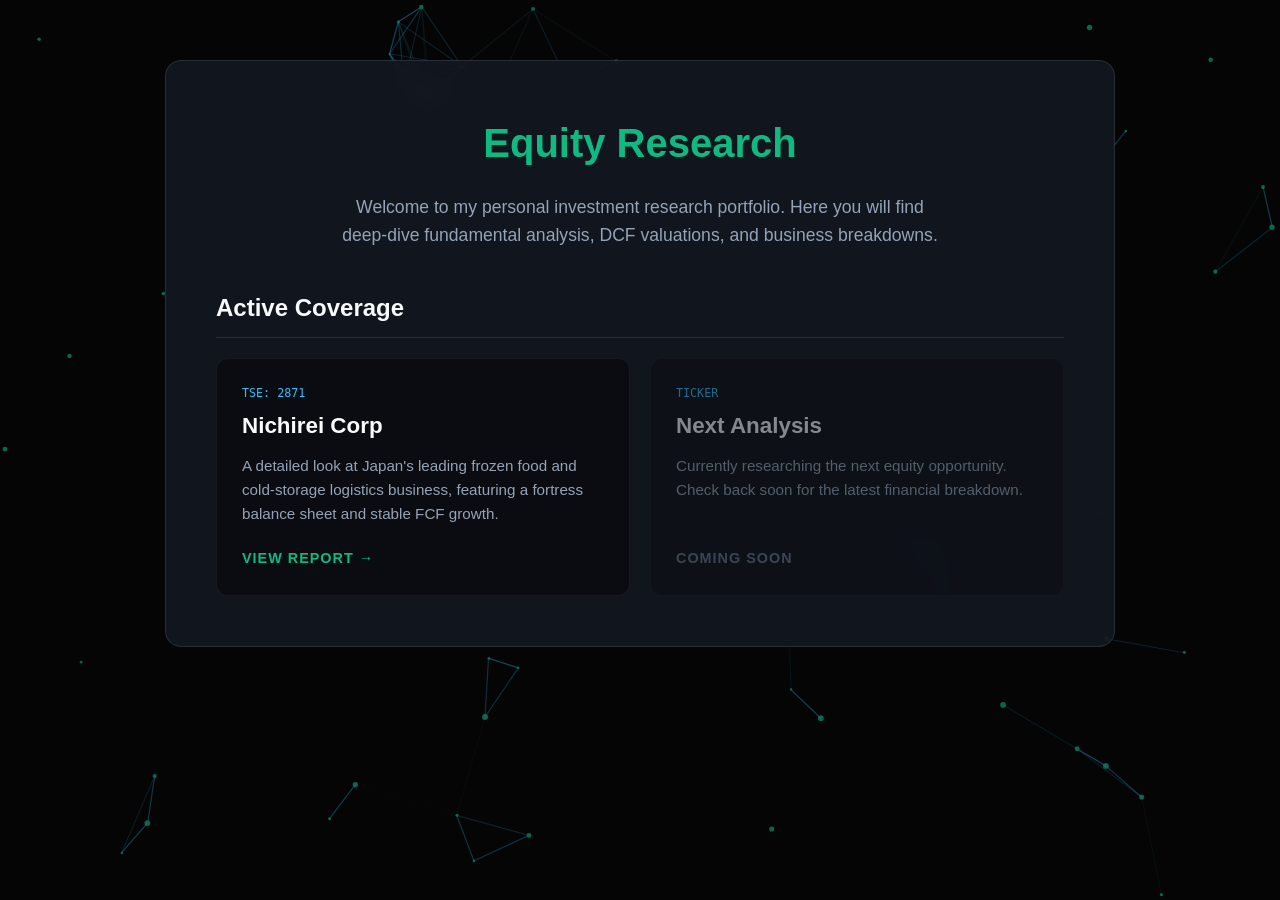
==== index.html @ 43560161 "Create index.html for Equity Research Portal This HTML file sets up the structure and styling for an" ====
<!DOCTYPE html>
<html lang="en">
<head>
    <meta charset="UTF-8">
    <meta name="viewport" content="width=device-width, initial-scale=1.0">
    <title>Equity Research Portal</title>
    <style>
        * { box-sizing: border-box; }
        body {
            font-family: 'Segoe UI', Tahoma, Geneva, Verdana, sans-serif;
            line-height: 1.6;
            color: #cbd5e1;
            background-color: #050505;
            margin: 0;
            padding: 60px 20px;
            min-height: 100vh;
            display: flex;
            flex-direction: column;
            align-items: center;
        }

        /* Background Canvas */
        #dataNetwork { position: fixed; top: 0; left: 0; width: 100%; height: 100%; z-index: -1; opacity: 0.6; }

        /* Main Container */
        .report-block {
            background: rgba(20, 25, 35, 0.85);
            backdrop-filter: blur(12px);
            border: 1px solid rgba(255, 255, 255, 0.1);
            border-radius: 16px; 
            width: 100%;
            max-width: 950px;
            padding: 50px;
            margin-bottom: 30px;
            text-align: center;
        }

        /* Typography */
        h1 { color: #10b981; font-size: 2.5em; margin-top: 0; margin-bottom: 10px; }
        p.intro { font-size: 1.1em; color: #94a3b8; margin-bottom: 40px; max-width: 600px; margin-left: auto; margin-right: auto; }
        h2 { color: #f8fafc; font-size: 1.5em; border-bottom: 1px solid rgba(255,255,255,0.1); padding-bottom: 10px; margin-top: 40px; text-align: left;}

        /* Stock Report Cards */
        .report-grid {
            display: grid;
            grid-template-columns: repeat(auto-fill, minmax(300px, 1fr));
            gap: 20px;
            margin-top: 20px;
            text-align: left;
        }

        .report-card {
            background: rgba(0,0,0,0.4);
            border: 1px solid rgba(255,255,255,0.05);
            border-radius: 12px;
            padding: 25px;
            text-decoration: none;
            color: inherit;
            display: flex;
            flex-direction: column;
            transition: all 0.3s ease;
            position: relative;
            overflow: hidden;
        }

        .report-card:hover {
            border-color: #10b981;
            background: rgba(16, 185, 129, 0.05);
            transform: translateY(-3px);
            box-shadow: 0 10px 20px rgba(0,0,0,0.3), 0 0 15px rgba(16, 185, 129, 0.2);
        }

        .ticker { color: #38bdf8; font-family: monospace; font-size: 0.9em; margin-bottom: 5px; }
        .company-name { color: #f8fafc; font-size: 1.4em; font-weight: bold; margin: 0 0 10px 0; }
        .description { color: #94a3b8; font-size: 0.95em; margin: 0 0 20px 0; flex-grow: 1; }
        
        .read-btn {
            color: #10b981;
            font-weight: bold;
            font-size: 0.9em;
            text-transform: uppercase;
            letter-spacing: 1px;
            display: inline-flex;
            align-items: center;
        }
        
        .report-card:hover .read-btn { color: #f8fafc; }

        /* MOBILE RESPONSIVE STYLES */
        @media (max-width: 768px) {
            body { padding: 30px 15px; }
            .report-block { padding: 30px 20px; }
            h1 { font-size: 2em; }
            .report-grid { grid-template-columns: 1fr; }
        }
    </style>
</head>
<body>

<canvas id="dataNetwork"></canvas>

<div class="report-block">
    <h1>Equity Research</h1>
    <p class="intro">Welcome to my personal investment research portfolio. Here you will find deep-dive fundamental analysis, DCF valuations, and business breakdowns.</p>

    <h2>Active Coverage</h2>
    
    <div class="report-grid">
        <a href="stocks/nichirei.html" class="report-card">
            <div class="ticker">TSE: 2871</div>
            <h3 class="company-name">Nichirei Corp</h3>
            <p class="description">A detailed look at Japan's leading frozen food and cold-storage logistics business, featuring a fortress balance sheet and stable FCF growth.</p>
            <div class="read-btn">View Report →</div>
        </a>

        <div class="report-card" style="opacity: 0.5; cursor: not-allowed; border-color: rgba(255,255,255,0.05);">
            <div class="ticker">TICKER</div>
            <h3 class="company-name">Next Analysis</h3>
            <p class="description">Currently researching the next equity opportunity. Check back soon for the latest financial breakdown.</p>
            <div class="read-btn" style="color: #64748b;">Coming Soon</div>
        </div>
    </div>
</div>

<script>
    // --- Flying Green Background Script ---
    const canvas = document.getElementById("dataNetwork");
    const ctx = canvas.getContext("2d");
    canvas.width = window.innerWidth; canvas.height = window.innerHeight;
    let particlesArray = [];
    class Particle {
        constructor() {
            this.x = Math.random() * canvas.width;
            this.y = Math.random() * canvas.height;
            this.size = Math.random() * 2 + 1;
            this.speedX = Math.random() * 0.8 - 0.4;
            this.speedY = Math.random() * 0.8 - 0.4;
        }
        update() {
            this.x += this.speedX; this.y += this.speedY;
            if (this.x < 0 || this.x > canvas.width) this.speedX *= -1;
            if (this.y < 0 || this.y > canvas.height) this.speedY *= -1;
        }
        draw() {
            ctx.fillStyle = 'rgba(16, 185, 129, 0.9)'; 
            ctx.beginPath(); ctx.arc(this.x, this.y, this.size, 0, Math.PI * 2); ctx.fill();
        }
    }
    function init() { particlesArray = []; for (let i = 0; i < 80; i++) particlesArray.push(new Particle()); }
    function animate() {
        ctx.clearRect(0, 0, canvas.width, canvas.height);
        for (let i = 0; i < particlesArray.length; i++) {
            particlesArray[i].update(); particlesArray[i].draw();
            for (let j = i; j < particlesArray.length; j++) {
                const dx = particlesArray[i].x - particlesArray[j].x;
                const dy = particlesArray[i].y - particlesArray[j].y;
                const distance = Math.sqrt(dx * dx + dy * dy);
                if (distance < 140) {
                    ctx.beginPath();
                    ctx.strokeStyle = `rgba(56, 189, 248, ${0.8 - distance/140})`;
                    ctx.lineWidth = 1.2;
                    ctx.moveTo(particlesArray[i].x, particlesArray[i].y);
                    ctx.lineTo(particlesArray[j].x, particlesArray[j].y);
                    ctx.stroke();
                }
            }
        }
        requestAnimationFrame(animate);
    }
    window.addEventListener('resize', () => { canvas.width = window.innerWidth; canvas.height = window.innerHeight; init(); });
    init(); animate();
</script>

</body>
</html>
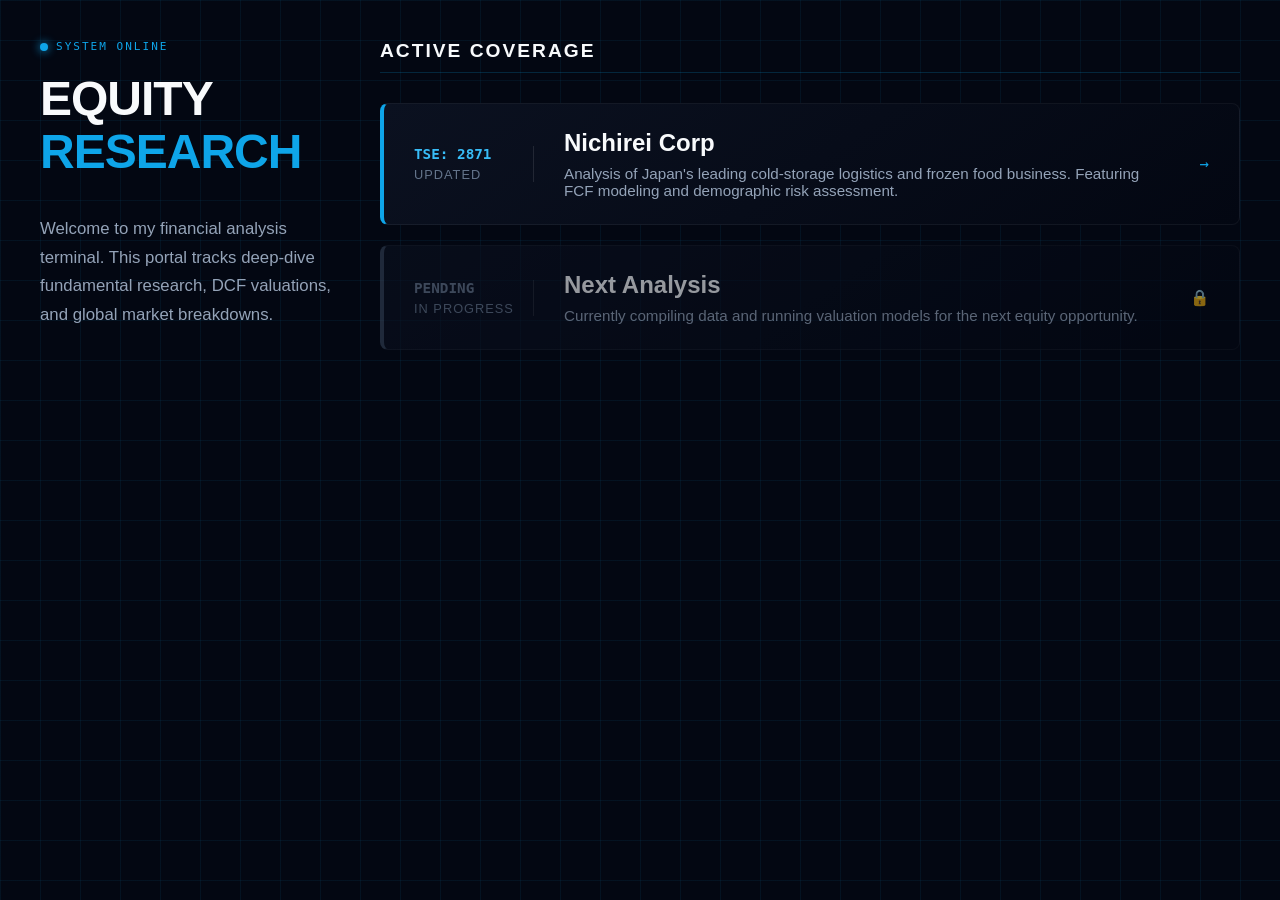
==== commit 367d59d5: "Refactor equity research portal to dashboard layout Updated the title and improved styling for the e" ====
--- a/index.html
+++ b/index.html
@@ -3,173 +3,269 @@
 <head>
     <meta charset="UTF-8">
     <meta name="viewport" content="width=device-width, initial-scale=1.0">
-    <title>Equity Research Portal</title>
+    <title>Equity Research Dashboard</title>
     <style>
         * { box-sizing: border-box; }
+        
+        @keyframes pulse {
+            0% { box-shadow: inset 0 0 0 rgba(14, 165, 233, 0); }
+            50% { box-shadow: inset 0 0 100px rgba(14, 165, 233, 0.05); }
+            100% { box-shadow: inset 0 0 0 rgba(14, 165, 233, 0); }
+        }
+
         body {
             font-family: 'Segoe UI', Tahoma, Geneva, Verdana, sans-serif;
-            line-height: 1.6;
-            color: #cbd5e1;
-            background-color: #050505;
             margin: 0;
-            padding: 60px 20px;
+            color: #94a3b8;
+            background-color: #030712;
+            /* Sleek moving grid background */
+            background-image: 
+                linear-gradient(rgba(14, 165, 233, 0.07) 1px, transparent 1px),
+                linear-gradient(90deg, rgba(14, 165, 233, 0.07) 1px, transparent 1px);
+            background-size: 40px 40px;
             min-height: 100vh;
             display: flex;
+            justify-content: center;
+            animation: pulse 8s infinite;
+        }
+
+        /* Dashboard Layout */
+        .dashboard-container {
+            display: flex;
+            width: 100%;
+            max-width: 1200px;
+            margin: 40px 20px;
+            gap: 40px;
+        }
+
+        /* Left Sidebar */
+        .sidebar {
+            flex: 0 0 300px;
+            display: flex;
             flex-direction: column;
+            position: sticky;
+            top: 40px;
+            height: fit-content;
+        }
+
+        .sys-status {
+            font-family: monospace;
+            color: #0ea5e9;
+            font-size: 0.85em;
+            letter-spacing: 2px;
+            text-transform: uppercase;
+            margin-bottom: 20px;
+            display: flex;
             align-items: center;
-        }
-
-        /* Background Canvas */
-        #dataNetwork { position: fixed; top: 0; left: 0; width: 100%; height: 100%; z-index: -1; opacity: 0.6; }
-
-        /* Main Container */
-        .report-block {
-            background: rgba(20, 25, 35, 0.85);
-            backdrop-filter: blur(12px);
-            border: 1px solid rgba(255, 255, 255, 0.1);
-            border-radius: 16px; 
-            width: 100%;
-            max-width: 950px;
-            padding: 50px;
+            gap: 8px;
+        }
+
+        .sys-status::before {
+            content: '';
+            display: inline-block;
+            width: 8px;
+            height: 8px;
+            background-color: #0ea5e9;
+            border-radius: 50%;
+            box-shadow: 0 0 10px #0ea5e9;
+        }
+
+        h1 {
+            color: #f8fafc;
+            font-size: 3em;
+            line-height: 1.1;
+            margin: 0 0 20px 0;
+            text-transform: uppercase;
+            letter-spacing: -1px;
+        }
+
+        h1 span { color: #0ea5e9; }
+
+        .intro {
+            font-size: 1.05em;
+            line-height: 1.7;
             margin-bottom: 30px;
-            text-align: center;
-        }
-
-        /* Typography */
-        h1 { color: #10b981; font-size: 2.5em; margin-top: 0; margin-bottom: 10px; }
-        p.intro { font-size: 1.1em; color: #94a3b8; margin-bottom: 40px; max-width: 600px; margin-left: auto; margin-right: auto; }
-        h2 { color: #f8fafc; font-size: 1.5em; border-bottom: 1px solid rgba(255,255,255,0.1); padding-bottom: 10px; margin-top: 40px; text-align: left;}
-
-        /* Stock Report Cards */
-        .report-grid {
-            display: grid;
-            grid-template-columns: repeat(auto-fill, minmax(300px, 1fr));
+        }
+
+        /* Main Content Area */
+        .content {
+            flex: 1;
+            display: flex;
+            flex-direction: column;
             gap: 20px;
-            margin-top: 20px;
-            text-align: left;
-        }
-
+        }
+
+        h2 {
+            color: #f8fafc;
+            font-size: 1.2em;
+            text-transform: uppercase;
+            letter-spacing: 2px;
+            border-bottom: 1px solid rgba(14, 165, 233, 0.2);
+            padding-bottom: 10px;
+            margin: 0 0 10px 0;
+        }
+
+        /* Horizontal Report Cards */
         .report-card {
-            background: rgba(0,0,0,0.4);
-            border: 1px solid rgba(255,255,255,0.05);
-            border-radius: 12px;
-            padding: 25px;
+            display: flex;
+            flex-direction: row;
+            align-items: center;
+            background: linear-gradient(145deg, #0b1120, #030712);
+            border: 1px solid rgba(255, 255, 255, 0.05);
+            border-left: 4px solid #0ea5e9;
+            border-radius: 8px;
+            padding: 25px 30px;
             text-decoration: none;
             color: inherit;
-            display: flex;
-            flex-direction: column;
             transition: all 0.3s ease;
-            position: relative;
-            overflow: hidden;
+            gap: 30px;
         }
 
         .report-card:hover {
-            border-color: #10b981;
-            background: rgba(16, 185, 129, 0.05);
-            transform: translateY(-3px);
-            box-shadow: 0 10px 20px rgba(0,0,0,0.3), 0 0 15px rgba(16, 185, 129, 0.2);
-        }
-
-        .ticker { color: #38bdf8; font-family: monospace; font-size: 0.9em; margin-bottom: 5px; }
-        .company-name { color: #f8fafc; font-size: 1.4em; font-weight: bold; margin: 0 0 10px 0; }
-        .description { color: #94a3b8; font-size: 0.95em; margin: 0 0 20px 0; flex-grow: 1; }
+            border-left: 4px solid #38bdf8;
+            background: linear-gradient(145deg, #0f172a, #030712);
+            box-shadow: 0 10px 30px rgba(0, 0, 0, 0.5), 0 0 20px rgba(14, 165, 233, 0.15);
+            transform: translateX(5px);
+        }
+
+        .card-meta {
+            flex: 0 0 120px;
+            border-right: 1px solid rgba(255, 255, 255, 0.1);
+        }
+
+        .ticker {
+            color: #38bdf8;
+            font-family: monospace;
+            font-size: 1.1em;
+            font-weight: bold;
+            margin-bottom: 5px;
+        }
+
+        .date {
+            font-size: 0.8em;
+            text-transform: uppercase;
+            letter-spacing: 1px;
+            color: #64748b;
+        }
+
+        .card-body { flex: 1; }
+
+        .company-name {
+            color: #f8fafc;
+            font-size: 1.5em;
+            font-weight: bold;
+            margin: 0 0 8px 0;
+        }
+
+        .description { margin: 0; font-size: 0.95em; }
+
+        .card-action {
+            color: #0ea5e9;
+            font-family: monospace;
+            font-size: 1.2em;
+            transition: transform 0.3s ease;
+        }
+
+        .report-card:hover .card-action { transform: translateX(5px); color: #38bdf8; }
+
+        /* Locked/Coming Soon Card */
+        .locked-card {
+            border-left: 4px solid #334155;
+            opacity: 0.6;
+            cursor: not-allowed;
+        }
         
-        .read-btn {
-            color: #10b981;
-            font-weight: bold;
-            font-size: 0.9em;
-            text-transform: uppercase;
-            letter-spacing: 1px;
-            display: inline-flex;
-            align-items: center;
-        }
-        
-        .report-card:hover .read-btn { color: #f8fafc; }
+        .locked-card:hover {
+            transform: none;
+            box-shadow: none;
+            background: linear-gradient(145deg, #0b1120, #030712);
+            border-left: 4px solid #334155;
+        }
+
+        .locked-card .ticker { color: #64748b; }
 
         /* MOBILE RESPONSIVE STYLES */
-        @media (max-width: 768px) {
-            body { padding: 30px 15px; }
-            .report-block { padding: 30px 20px; }
-            h1 { font-size: 2em; }
-            .report-grid { grid-template-columns: 1fr; }
+        @media (max-width: 850px) {
+            .dashboard-container {
+                flex-direction: column;
+                margin: 20px 15px;
+                gap: 20px;
+            }
+
+            .sidebar {
+                position: relative;
+                top: 0;
+                flex: auto;
+                text-align: center;
+                border-bottom: 1px solid rgba(14, 165, 233, 0.2);
+                padding-bottom: 20px;
+            }
+
+            .sys-status { justify-content: center; }
+            h1 { font-size: 2.5em; }
+
+            .report-card {
+                flex-direction: column;
+                align-items: flex-start;
+                gap: 15px;
+                padding: 20px;
+            }
+
+            .card-meta {
+                border-right: none;
+                border-bottom: 1px solid rgba(255, 255, 255, 0.1);
+                padding-bottom: 10px;
+                width: 100%;
+                display: flex;
+                justify-content: space-between;
+                align-items: center;
+                flex: auto;
+            }
+
+            .card-action { display: none; /* Hide arrow on mobile to save space */ }
         }
     </style>
 </head>
 <body>
 
-<canvas id="dataNetwork"></canvas>
-
-<div class="report-block">
-    <h1>Equity Research</h1>
-    <p class="intro">Welcome to my personal investment research portfolio. Here you will find deep-dive fundamental analysis, DCF valuations, and business breakdowns.</p>
-
-    <h2>Active Coverage</h2>
+<div class="dashboard-container">
     
-    <div class="report-grid">
+    <header class="sidebar">
+        <div class="sys-status">System Online</div>
+        <h1>Equity<br><span>Research</span></h1>
+        <p class="intro">Welcome to my financial analysis terminal. This portal tracks deep-dive fundamental research, DCF valuations, and global market breakdowns.</p>
+    </header>
+
+    <main class="content">
+        <h2>Active Coverage</h2>
+        
         <a href="stocks/nichirei.html" class="report-card">
-            <div class="ticker">TSE: 2871</div>
-            <h3 class="company-name">Nichirei Corp</h3>
-            <p class="description">A detailed look at Japan's leading frozen food and cold-storage logistics business, featuring a fortress balance sheet and stable FCF growth.</p>
-            <div class="read-btn">View Report →</div>
+            <div class="card-meta">
+                <div class="ticker">TSE: 2871</div>
+                <div class="date">Updated</div>
+            </div>
+            <div class="card-body">
+                <h3 class="company-name">Nichirei Corp</h3>
+                <p class="description">Analysis of Japan's leading cold-storage logistics and frozen food business. Featuring FCF modeling and demographic risk assessment.</p>
+            </div>
+            <div class="card-action">→</div>
         </a>
 
-        <div class="report-card" style="opacity: 0.5; cursor: not-allowed; border-color: rgba(255,255,255,0.05);">
-            <div class="ticker">TICKER</div>
-            <h3 class="company-name">Next Analysis</h3>
-            <p class="description">Currently researching the next equity opportunity. Check back soon for the latest financial breakdown.</p>
-            <div class="read-btn" style="color: #64748b;">Coming Soon</div>
+        <div class="report-card locked-card">
+            <div class="card-meta">
+                <div class="ticker">PENDING</div>
+                <div class="date">In Progress</div>
+            </div>
+            <div class="card-body">
+                <h3 class="company-name">Next Analysis</h3>
+                <p class="description">Currently compiling data and running valuation models for the next equity opportunity.</p>
+            </div>
+            <div class="card-action">🔒</div>
         </div>
-    </div>
+
+    </main>
+
 </div>
-
-<script>
-    // --- Flying Green Background Script ---
-    const canvas = document.getElementById("dataNetwork");
-    const ctx = canvas.getContext("2d");
-    canvas.width = window.innerWidth; canvas.height = window.innerHeight;
-    let particlesArray = [];
-    class Particle {
-        constructor() {
-            this.x = Math.random() * canvas.width;
-            this.y = Math.random() * canvas.height;
-            this.size = Math.random() * 2 + 1;
-            this.speedX = Math.random() * 0.8 - 0.4;
-            this.speedY = Math.random() * 0.8 - 0.4;
-        }
-        update() {
-            this.x += this.speedX; this.y += this.speedY;
-            if (this.x < 0 || this.x > canvas.width) this.speedX *= -1;
-            if (this.y < 0 || this.y > canvas.height) this.speedY *= -1;
-        }
-        draw() {
-            ctx.fillStyle = 'rgba(16, 185, 129, 0.9)'; 
-            ctx.beginPath(); ctx.arc(this.x, this.y, this.size, 0, Math.PI * 2); ctx.fill();
-        }
-    }
-    function init() { particlesArray = []; for (let i = 0; i < 80; i++) particlesArray.push(new Particle()); }
-    function animate() {
-        ctx.clearRect(0, 0, canvas.width, canvas.height);
-        for (let i = 0; i < particlesArray.length; i++) {
-            particlesArray[i].update(); particlesArray[i].draw();
-            for (let j = i; j < particlesArray.length; j++) {
-                const dx = particlesArray[i].x - particlesArray[j].x;
-                const dy = particlesArray[i].y - particlesArray[j].y;
-                const distance = Math.sqrt(dx * dx + dy * dy);
-                if (distance < 140) {
-                    ctx.beginPath();
-                    ctx.strokeStyle = `rgba(56, 189, 248, ${0.8 - distance/140})`;
-                    ctx.lineWidth = 1.2;
-                    ctx.moveTo(particlesArray[i].x, particlesArray[i].y);
-                    ctx.lineTo(particlesArray[j].x, particlesArray[j].y);
-                    ctx.stroke();
-                }
-            }
-        }
-        requestAnimationFrame(animate);
-    }
-    window.addEventListener('resize', () => { canvas.width = window.innerWidth; canvas.height = window.innerHeight; init(); });
-    init(); animate();
-</script>
 
 </body>
 </html>
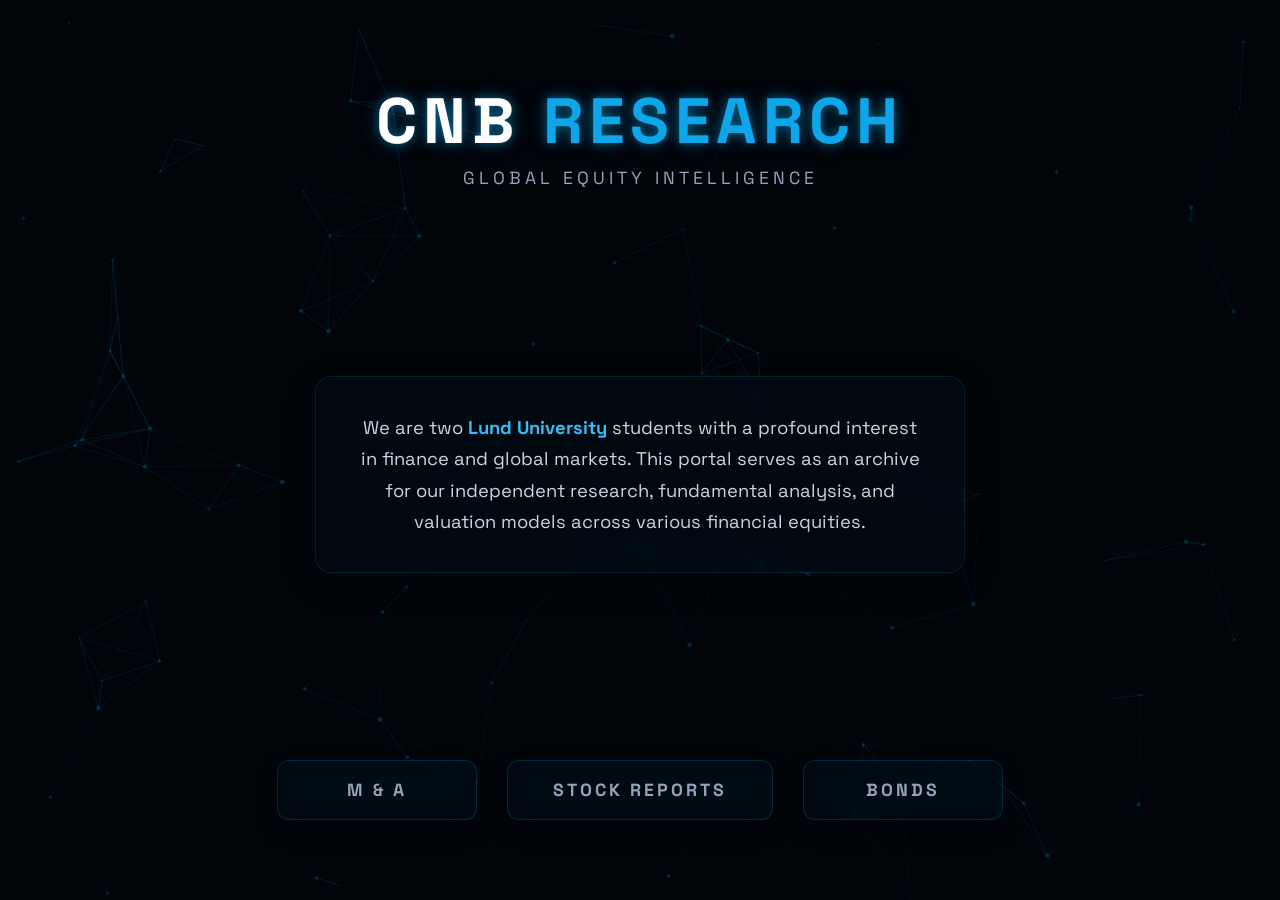
==== commit 97f64bd7: "Change title and update styles in index.html" ====
--- a/index.html
+++ b/index.html
@@ -3,269 +3,283 @@
 <head>
     <meta charset="UTF-8">
     <meta name="viewport" content="width=device-width, initial-scale=1.0">
-    <title>Equity Research Dashboard</title>
+    <title>CnB Equity Research</title>
     <style>
-        * { box-sizing: border-box; }
-        
-        @keyframes pulse {
-            0% { box-shadow: inset 0 0 0 rgba(14, 165, 233, 0); }
-            50% { box-shadow: inset 0 0 100px rgba(14, 165, 233, 0.05); }
-            100% { box-shadow: inset 0 0 0 rgba(14, 165, 233, 0); }
+        @import url('https://fonts.googleapis.com/css2?family=Space+Grotesk:wght@400;700&display=swap');
+
+        * {
+            box-sizing: border-box;
+            margin: 0;
+            padding: 0;
         }
 
         body {
-            font-family: 'Segoe UI', Tahoma, Geneva, Verdana, sans-serif;
-            margin: 0;
-            color: #94a3b8;
-            background-color: #030712;
-            /* Sleek moving grid background */
-            background-image: 
-                linear-gradient(rgba(14, 165, 233, 0.07) 1px, transparent 1px),
-                linear-gradient(90deg, rgba(14, 165, 233, 0.07) 1px, transparent 1px);
-            background-size: 40px 40px;
-            min-height: 100vh;
-            display: flex;
-            justify-content: center;
-            animation: pulse 8s infinite;
-        }
-
-        /* Dashboard Layout */
-        .dashboard-container {
-            display: flex;
-            width: 100%;
-            max-width: 1200px;
-            margin: 40px 20px;
-            gap: 40px;
-        }
-
-        /* Left Sidebar */
-        .sidebar {
-            flex: 0 0 300px;
+            font-family: 'Space Grotesk', sans-serif;
+            background-color: #010409;
+            color: #e2e8f0;
+            height: 100vh;
+            overflow: hidden;
             display: flex;
             flex-direction: column;
-            position: sticky;
-            top: 40px;
-            height: fit-content;
-        }
-
-        .sys-status {
-            font-family: monospace;
-            color: #0ea5e9;
-            font-size: 0.85em;
-            letter-spacing: 2px;
-            text-transform: uppercase;
-            margin-bottom: 20px;
-            display: flex;
             align-items: center;
-            gap: 8px;
-        }
-
-        .sys-status::before {
-            content: '';
-            display: inline-block;
-            width: 8px;
-            height: 8px;
-            background-color: #0ea5e9;
-            border-radius: 50%;
-            box-shadow: 0 0 10px #0ea5e9;
-        }
-
-        h1 {
-            color: #f8fafc;
-            font-size: 3em;
-            line-height: 1.1;
-            margin: 0 0 20px 0;
-            text-transform: uppercase;
-            letter-spacing: -1px;
-        }
-
-        h1 span { color: #0ea5e9; }
-
-        .intro {
-            font-size: 1.05em;
-            line-height: 1.7;
-            margin-bottom: 30px;
-        }
-
-        /* Main Content Area */
-        .content {
-            flex: 1;
+            justify-content: space-between;
+            padding: 80px 20px;
+        }
+
+        /* --- AMBIENT CANVAS BACKGROUND --- */
+        #particleCanvas {
+            position: absolute;
+            top: 0;
+            left: 0;
+            width: 100%;
+            height: 100%;
+            z-index: 0;
+            pointer-events: none; /* Ignores the mouse entirely */
+        }
+
+        /* --- Z-INDEX WRAPPER FOR CONTENT --- */
+        .ui-layer {
+            position: relative;
+            z-index: 10;
             display: flex;
             flex-direction: column;
-            gap: 20px;
-        }
-
-        h2 {
-            color: #f8fafc;
-            font-size: 1.2em;
+            align-items: center;
+            width: 100%;
+            height: 100%;
+            justify-content: space-between;
+        }
+
+        /* --- GLOWING TITLE --- */
+        .title-container {
+            text-align: center;
+        }
+
+        h1 {
+            font-size: 4rem;
+            font-weight: 700;
             text-transform: uppercase;
-            letter-spacing: 2px;
-            border-bottom: 1px solid rgba(14, 165, 233, 0.2);
-            padding-bottom: 10px;
-            margin: 0 0 10px 0;
-        }
-
-        /* Horizontal Report Cards */
-        .report-card {
+            letter-spacing: 6px;
+            color: #ffffff;
+            text-shadow: 
+                0 0 10px rgba(14, 165, 233, 0.5),
+                0 0 20px rgba(14, 165, 233, 0.3);
+            margin-bottom: 5px;
+        }
+
+        h1 span {
+            color: #0ea5e9;
+        }
+
+        .subtitle {
+            font-size: 1.1rem;
+            color: #94a3b8;
+            letter-spacing: 4px;
+            text-transform: uppercase;
+        }
+
+        /* --- ABOUT US BOX --- */
+        .about-box {
+            background: rgba(14, 165, 233, 0.03);
+            backdrop-filter: blur(10px);
+            -webkit-backdrop-filter: blur(10px);
+            border: 1px solid rgba(14, 165, 233, 0.15);
+            border-radius: 16px;
+            max-width: 650px;
+            padding: 35px 40px;
+            text-align: center;
+            box-shadow: 0 10px 30px rgba(0, 0, 0, 0.3);
+            margin: 40px 0;
+        }
+
+        .about-box p {
+            font-size: 1.15rem;
+            line-height: 1.7;
+            color: #cbd5e1;
+            font-weight: 400;
+        }
+
+        .about-box span.highlight {
+            color: #38bdf8;
+            font-weight: 700;
+        }
+
+        /* --- GLASSMORPHISM NAV BUTTONS --- */
+        .nav-grid {
             display: flex;
-            flex-direction: row;
-            align-items: center;
-            background: linear-gradient(145deg, #0b1120, #030712);
-            border: 1px solid rgba(255, 255, 255, 0.05);
-            border-left: 4px solid #0ea5e9;
-            border-radius: 8px;
-            padding: 25px 30px;
+            gap: 30px;
+            justify-content: center;
+            flex-wrap: wrap;
+        }
+
+        .glass-btn {
+            position: relative;
+            background: rgba(14, 165, 233, 0.04);
+            backdrop-filter: blur(12px);
+            -webkit-backdrop-filter: blur(12px);
+            border: 1px solid rgba(14, 165, 233, 0.2);
+            border-radius: 12px;
+            padding: 18px 45px;
+            font-size: 1.1rem;
+            font-weight: 700;
+            color: #94a3b8;
+            text-transform: uppercase;
+            letter-spacing: 3px;
             text-decoration: none;
-            color: inherit;
-            transition: all 0.3s ease;
-            gap: 30px;
-        }
-
-        .report-card:hover {
-            border-left: 4px solid #38bdf8;
-            background: linear-gradient(145deg, #0f172a, #030712);
-            box-shadow: 0 10px 30px rgba(0, 0, 0, 0.5), 0 0 20px rgba(14, 165, 233, 0.15);
-            transform: translateX(5px);
-        }
-
-        .card-meta {
-            flex: 0 0 120px;
-            border-right: 1px solid rgba(255, 255, 255, 0.1);
-        }
-
-        .ticker {
-            color: #38bdf8;
-            font-family: monospace;
-            font-size: 1.1em;
-            font-weight: bold;
-            margin-bottom: 5px;
-        }
-
-        .date {
-            font-size: 0.8em;
-            text-transform: uppercase;
-            letter-spacing: 1px;
-            color: #64748b;
-        }
-
-        .card-body { flex: 1; }
-
-        .company-name {
-            color: #f8fafc;
-            font-size: 1.5em;
-            font-weight: bold;
-            margin: 0 0 8px 0;
-        }
-
-        .description { margin: 0; font-size: 0.95em; }
-
-        .card-action {
-            color: #0ea5e9;
-            font-family: monospace;
-            font-size: 1.2em;
-            transition: transform 0.3s ease;
-        }
-
-        .report-card:hover .card-action { transform: translateX(5px); color: #38bdf8; }
-
-        /* Locked/Coming Soon Card */
-        .locked-card {
-            border-left: 4px solid #334155;
-            opacity: 0.6;
-            cursor: not-allowed;
-        }
-        
-        .locked-card:hover {
-            transform: none;
-            box-shadow: none;
-            background: linear-gradient(145deg, #0b1120, #030712);
-            border-left: 4px solid #334155;
-        }
-
-        .locked-card .ticker { color: #64748b; }
+            overflow: hidden;
+            transition: all 0.4s cubic-bezier(0.175, 0.885, 0.32, 1.275);
+            box-shadow: 0 10px 20px rgba(0, 0, 0, 0.3);
+            min-width: 200px;
+            text-align: center;
+        }
+
+        .glass-btn::before {
+            content: '';
+            position: absolute;
+            top: 0; left: -100%;
+            width: 50%; height: 100%;
+            background: linear-gradient(90deg, transparent, rgba(56, 189, 248, 0.3), transparent);
+            transform: skewX(-20deg);
+            transition: all 0.5s ease;
+        }
+
+        .glass-btn:hover {
+            transform: translateY(-5px);
+            background: rgba(14, 165, 233, 0.15);
+            border-color: #38bdf8;
+            color: #ffffff;
+            box-shadow: 
+                0 15px 25px rgba(0, 0, 0, 0.4),
+                0 0 15px rgba(14, 165, 233, 0.3);
+            text-shadow: 0 0 8px #38bdf8;
+        }
+
+        .glass-btn:hover::before {
+            left: 200%;
+        }
 
         /* MOBILE RESPONSIVE STYLES */
-        @media (max-width: 850px) {
-            .dashboard-container {
-                flex-direction: column;
-                margin: 20px 15px;
-                gap: 20px;
-            }
-
-            .sidebar {
-                position: relative;
-                top: 0;
-                flex: auto;
-                text-align: center;
-                border-bottom: 1px solid rgba(14, 165, 233, 0.2);
-                padding-bottom: 20px;
-            }
-
-            .sys-status { justify-content: center; }
-            h1 { font-size: 2.5em; }
-
-            .report-card {
-                flex-direction: column;
-                align-items: flex-start;
-                gap: 15px;
-                padding: 20px;
-            }
-
-            .card-meta {
-                border-right: none;
-                border-bottom: 1px solid rgba(255, 255, 255, 0.1);
-                padding-bottom: 10px;
-                width: 100%;
-                display: flex;
-                justify-content: space-between;
-                align-items: center;
-                flex: auto;
-            }
-
-            .card-action { display: none; /* Hide arrow on mobile to save space */ }
+        @media (max-width: 800px) {
+            h1 { font-size: 2.5rem; letter-spacing: 3px; }
+            .subtitle { font-size: 0.9rem; }
+            .about-box { padding: 25px; margin: 20px 0; }
+            .about-box p { font-size: 1rem; }
+            .nav-grid { flex-direction: column; gap: 15px; width: 100%; max-width: 350px; }
+            .glass-btn { width: 100%; padding: 18px; }
         }
     </style>
 </head>
 <body>
 
-<div class="dashboard-container">
-    
-    <header class="sidebar">
-        <div class="sys-status">System Online</div>
-        <h1>Equity<br><span>Research</span></h1>
-        <p class="intro">Welcome to my financial analysis terminal. This portal tracks deep-dive fundamental research, DCF valuations, and global market breakdowns.</p>
-    </header>
-
-    <main class="content">
-        <h2>Active Coverage</h2>
+    <canvas id="particleCanvas"></canvas>
+
+    <div class="ui-layer">
         
-        <a href="stocks/nichirei.html" class="report-card">
-            <div class="card-meta">
-                <div class="ticker">TSE: 2871</div>
-                <div class="date">Updated</div>
-            </div>
-            <div class="card-body">
-                <h3 class="company-name">Nichirei Corp</h3>
-                <p class="description">Analysis of Japan's leading cold-storage logistics and frozen food business. Featuring FCF modeling and demographic risk assessment.</p>
-            </div>
-            <div class="card-action">→</div>
-        </a>
-
-        <div class="report-card locked-card">
-            <div class="card-meta">
-                <div class="ticker">PENDING</div>
-                <div class="date">In Progress</div>
-            </div>
-            <div class="card-body">
-                <h3 class="company-name">Next Analysis</h3>
-                <p class="description">Currently compiling data and running valuation models for the next equity opportunity.</p>
-            </div>
-            <div class="card-action">🔒</div>
+        <div class="title-container">
+            <h1>CnB <span>Research</span></h1>
+            <div class="subtitle">Global Equity Intelligence</div>
         </div>
 
-    </main>
-
-</div>
-
+        <div class="about-box">
+            <p>We are two <span class="highlight">Lund University</span> students with a profound interest in finance and global markets. This portal serves as an archive for our independent research, fundamental analysis, and valuation models across various financial equities.</p>
+        </div>
+
+        <div class="nav-grid">
+            <a href="#" class="glass-btn">M & A</a>
+            <a href="stocks/nichirei.html" class="glass-btn">Stock Reports</a>
+            <a href="#" class="glass-btn">Bonds</a>
+        </div>
+
+    </div>
+
+    <script>
+        const canvas = document.getElementById('particleCanvas');
+        const ctx = canvas.getContext('2d');
+        
+        canvas.width = window.innerWidth;
+        canvas.height = window.innerHeight;
+
+        let particlesArray = [];
+
+        class Particle {
+            constructor(x, y, directionX, directionY, size) {
+                this.x = x;
+                this.y = y;
+                this.directionX = directionX;
+                this.directionY = directionY;
+                this.size = size;
+            }
+            
+            draw() {
+                ctx.beginPath();
+                ctx.arc(this.x, this.y, this.size, 0, Math.PI * 2, false);
+                // Subdued blue for less distraction
+                ctx.fillStyle = 'rgba(14, 165, 233, 0.2)';
+                ctx.fill();
+            }
+            
+            update() {
+                // Bounce off edges softly
+                if (this.x > canvas.width || this.x < 0) this.directionX = -this.directionX;
+                if (this.y > canvas.height || this.y < 0) this.directionY = -this.directionY;
+
+                // Move particle
+                this.x += this.directionX;
+                this.y += this.directionY;
+                this.draw();
+            }
+        }
+
+        function init() {
+            particlesArray = [];
+            let numberOfParticles = (canvas.height * canvas.width) / 12000; // Less dense
+            for (let i = 0; i < numberOfParticles; i++) {
+                let size = (Math.random() * 2) + 0.5;
+                let x = (Math.random() * ((innerWidth - size * 2) - (size * 2)) + size * 2);
+                let y = (Math.random() * ((innerHeight - size * 2) - (size * 2)) + size * 2);
+                // Slower movement
+                let directionX = (Math.random() * 0.5) - 0.25;
+                let directionY = (Math.random() * 0.5) - 0.25;
+                particlesArray.push(new Particle(x, y, directionX, directionY, size));
+            }
+        }
+
+        function connect() {
+            let opacityValue = 1;
+            for (let a = 0; a < particlesArray.length; a++) {
+                for (let b = a; b < particlesArray.length; b++) {
+                    let distance = ((particlesArray[a].x - particlesArray[b].x) * (particlesArray[a].x - particlesArray[b].x))
+                                 + ((particlesArray[a].y - particlesArray[b].y) * (particlesArray[a].y - particlesArray[b].y));
+                    if (distance < (canvas.width/8) * (canvas.height/8)) {
+                        opacityValue = 1 - (distance/20000);
+                        // Much fainter connection lines
+                        ctx.strokeStyle = 'rgba(14, 165, 233,' + (opacityValue * 0.15) + ')';
+                        ctx.lineWidth = 1;
+                        ctx.beginPath();
+                        ctx.moveTo(particlesArray[a].x, particlesArray[a].y);
+                        ctx.lineTo(particlesArray[b].x, particlesArray[b].y);
+                        ctx.stroke();
+                    }
+                }
+            }
+        }
+
+        function animate() {
+            requestAnimationFrame(animate);
+            ctx.clearRect(0,0,innerWidth, innerHeight);
+            for (let i = 0; i < particlesArray.length; i++) {
+                particlesArray[i].update();
+            }
+            connect();
+        }
+
+        window.addEventListener('resize', function() {
+            canvas.width = innerWidth;
+            canvas.height = innerHeight;
+            init();
+        });
+
+        init();
+        animate();
+    </script>
 </body>
 </html>
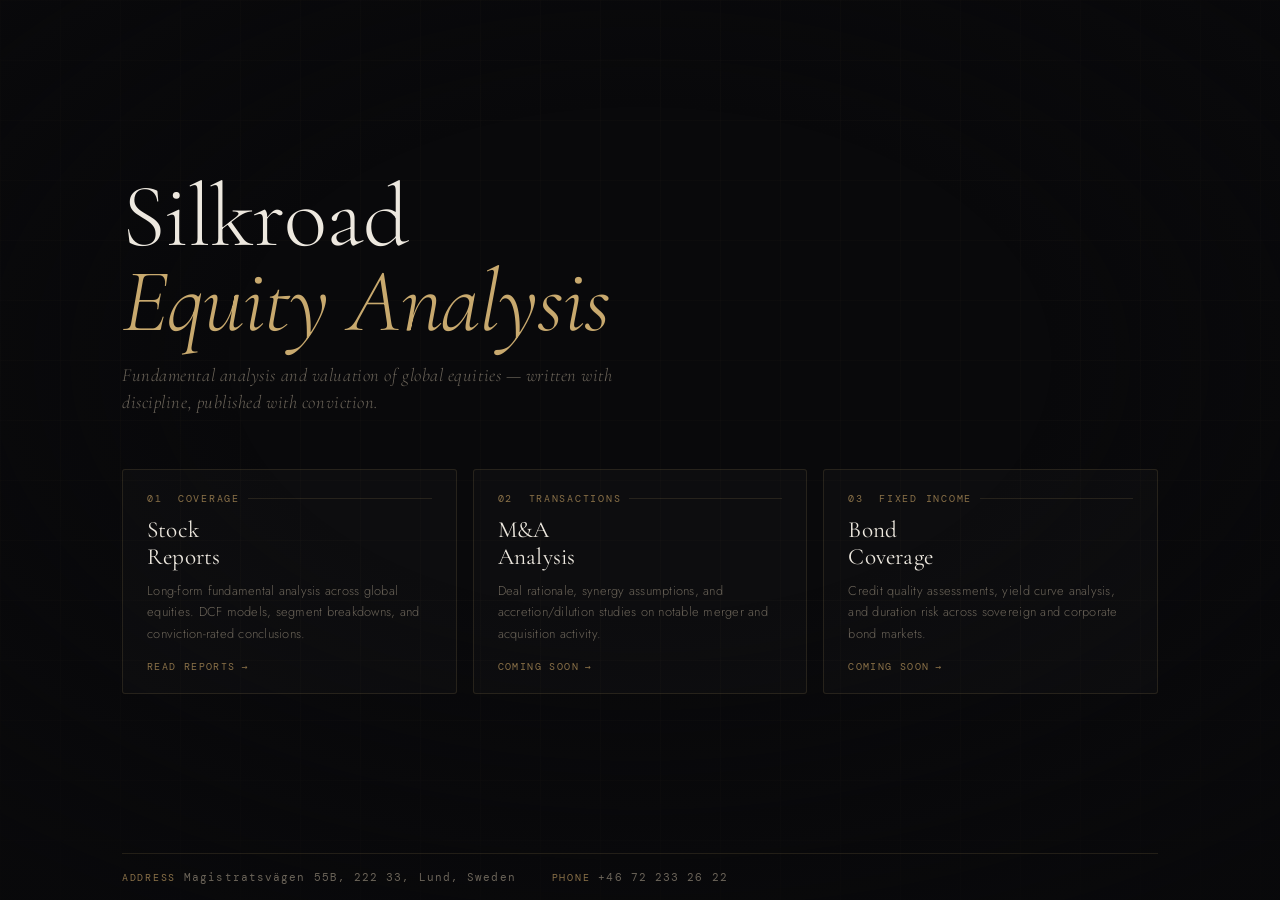
==== commit ec956b4a: "Update title and styles for equity analysis page" ====
--- a/index.html
+++ b/index.html
@@ -3,283 +3,275 @@
 <head>
     <meta charset="UTF-8">
     <meta name="viewport" content="width=device-width, initial-scale=1.0">
-    <title>CnB Equity Research</title>
+    <title>Silkroad Equity Analysis</title>
+    <link rel="preconnect" href="https://fonts.googleapis.com">
+    <link href="https://fonts.googleapis.com/css2?family=Cormorant+Garamond:ital,wght@0,300;0,400;0,600;1,300;1,400&family=DM+Mono:wght@300;400&family=Jost:wght@300;400;500&display=swap" rel="stylesheet">
+
     <style>
-        @import url('https://fonts.googleapis.com/css2?family=Space+Grotesk:wght@400;700&display=swap');
-
-        * {
-            box-sizing: border-box;
-            margin: 0;
-            padding: 0;
-        }
-
-        body {
-            font-family: 'Space Grotesk', sans-serif;
-            background-color: #010409;
-            color: #e2e8f0;
+        :root {
+            --bg:       #09090b;
+            --bg2:      #111113;
+            --gold:     #c8a96e;
+            --gold-dim: #8a7148;
+            --ivory:    #ede8df;
+            --muted:    #6b6459;
+            --border:   rgba(200, 169, 110, 0.14);
+            --border-b: rgba(200, 169, 110, 0.28);
+        }
+
+        *, *::before, *::after { box-sizing: border-box; margin: 0; padding: 0; }
+
+        html, body {
+            height: 100%;
+            background: var(--bg);
+            color: var(--ivory);
+            font-family: 'Jost', sans-serif;
+            overflow: hidden;
+        }
+
+        /* ── SUBTLE GRID TEXTURE ── */
+        body::before {
+            content: '';
+            position: fixed; inset: 0; z-index: 0;
+            background-image:
+                linear-gradient(rgba(200,169,110,0.025) 1px, transparent 1px),
+                linear-gradient(90deg, rgba(200,169,110,0.025) 1px, transparent 1px);
+            background-size: 60px 60px;
+            pointer-events: none;
+        }
+
+        /* ── RADIAL VIGNETTE ── */
+        body::after {
+            content: '';
+            position: fixed; inset: 0; z-index: 0;
+            background: radial-gradient(ellipse 80% 70% at 50% 40%, transparent 40%, rgba(9,9,11,0.85) 100%);
+            pointer-events: none;
+        }
+
+        .shell {
+            position: relative; z-index: 10;
             height: 100vh;
+            display: flex;
+            flex-direction: column;
+            justify-content: space-between;
+            max-width: 1100px;
+            margin: 0 auto;
+            padding: 0 32px;
+        }
+        .main-content {
+            flex: 1;
+            display: flex;
+            flex-direction: column;
+            justify-content: center;
+            gap: 32px;
+        }
+
+
+
+        /* ── HERO ── */
+        .hero {
+            display: flex;
+            flex-direction: column;
+            justify-content: center;
+            align-items: flex-start;
+            padding: 28px 0 20px;
+        }
+
+        .wordmark {
+            font-family: 'Cormorant Garamond', serif;
+            font-weight: 300;
+            font-size: clamp(3.2rem, 7vw, 5.8rem);
+            line-height: 0.94;
+            letter-spacing: -0.01em;
+            color: var(--ivory);
+            margin-bottom: 18px;
+        }
+        .wordmark em {
+            font-style: italic;
+            color: var(--gold);
+        }
+        .tagline {
+            font-family: 'Cormorant Garamond', serif;
+            font-style: italic;
+            font-weight: 300;
+            font-size: 1.15rem;
+            color: var(--muted);
+            letter-spacing: 0.03em;
+            max-width: 520px;
+            line-height: 1.5;
+        }
+
+        /* ── RESEARCH CARDS ── */
+        .cards-section {
+            display: grid;
+            grid-template-columns: 1fr 1fr 1fr;
+            gap: 16px;
+            align-items: stretch;
+            padding: 0 0 12px;
+        }
+
+        .card {
+            border: 1px solid var(--border);
+            border-radius: 3px;
+            padding: 22px 24px 20px;
+            background: rgba(255,255,255,0.018);
+            position: relative;
             overflow: hidden;
-            display: flex;
-            flex-direction: column;
+            transition: border-color 0.35s, background 0.35s;
+            cursor: default;
+            display: flex;
+            flex-direction: column;
+        }
+        .card p { flex: 1; }
+        .card::before {
+            content: '';
+            position: absolute; top: 0; left: 0;
+            width: 100%; height: 2px;
+            background: linear-gradient(90deg, var(--gold) 0%, transparent 100%);
+            opacity: 0;
+            transition: opacity 0.35s;
+        }
+        .card:hover { border-color: var(--border-b); background: rgba(200,169,110,0.04); }
+        .card:hover::before { opacity: 1; }
+
+        .card-num {
+            font-family: 'DM Mono', monospace;
+            font-size: 0.6rem;
+            letter-spacing: 0.18em;
+            color: var(--gold-dim);
+            text-transform: uppercase;
+            margin-bottom: 12px;
+            display: flex;
+            align-items: center;
+            gap: 8px;
+        }
+        .card-num::after {
+            content: '';
+            flex: 1;
+            height: 1px;
+            background: var(--border);
+        }
+        .card h3 {
+            font-family: 'Cormorant Garamond', serif;
+            font-weight: 400;
+            font-size: 1.45rem;
+            letter-spacing: 0.01em;
+            color: var(--ivory);
+            margin-bottom: 10px;
+            line-height: 1.15;
+        }
+        .card p {
+            font-size: 0.8rem;
+            font-weight: 300;
+            color: var(--muted);
+            line-height: 1.65;
+            letter-spacing: 0.02em;
+        }
+        .card-footer {
+            margin-top: 16px;
+            font-family: 'DM Mono', monospace;
+            font-size: 0.62rem;
+            letter-spacing: 0.14em;
+            text-transform: uppercase;
+            color: var(--gold-dim);
+            display: flex;
+            align-items: center;
+            gap: 6px;
+            transition: color 0.3s;
+        }
+        .card:hover .card-footer { color: var(--gold); }
+        .card-footer::after { content: '→'; }
+
+
+
+        /* ── BOTTOM BAR ── */
+        .bottombar {
+            border-top: 1px solid var(--border);
+            padding: 16px 0;
+            display: flex;
             align-items: center;
             justify-content: space-between;
-            padding: 80px 20px;
-        }
-
-        /* --- AMBIENT CANVAS BACKGROUND --- */
-        #particleCanvas {
-            position: absolute;
-            top: 0;
-            left: 0;
-            width: 100%;
-            height: 100%;
-            z-index: 0;
-            pointer-events: none; /* Ignores the mouse entirely */
-        }
-
-        /* --- Z-INDEX WRAPPER FOR CONTENT --- */
-        .ui-layer {
-            position: relative;
-            z-index: 10;
-            display: flex;
-            flex-direction: column;
-            align-items: center;
-            width: 100%;
-            height: 100%;
-            justify-content: space-between;
-        }
-
-        /* --- GLOWING TITLE --- */
-        .title-container {
-            text-align: center;
-        }
-
-        h1 {
-            font-size: 4rem;
-            font-weight: 700;
+            gap: 20px;
+        }
+        .contact-info {
+            font-family: 'DM Mono', monospace;
+            font-size: 0.68rem;
+            letter-spacing: 0.1em;
+            color: var(--muted);
+            display: flex;
+            gap: 36px;
+        }
+        .contact-info span { display: flex; align-items: center; gap: 8px; }
+        .contact-label {
+            color: var(--gold-dim);
             text-transform: uppercase;
-            letter-spacing: 6px;
-            color: #ffffff;
-            text-shadow: 
-                0 0 10px rgba(14, 165, 233, 0.5),
-                0 0 20px rgba(14, 165, 233, 0.3);
-            margin-bottom: 5px;
-        }
-
-        h1 span {
-            color: #0ea5e9;
-        }
-
-        .subtitle {
-            font-size: 1.1rem;
-            color: #94a3b8;
-            letter-spacing: 4px;
-            text-transform: uppercase;
-        }
-
-        /* --- ABOUT US BOX --- */
-        .about-box {
-            background: rgba(14, 165, 233, 0.03);
-            backdrop-filter: blur(10px);
-            -webkit-backdrop-filter: blur(10px);
-            border: 1px solid rgba(14, 165, 233, 0.15);
-            border-radius: 16px;
-            max-width: 650px;
-            padding: 35px 40px;
-            text-align: center;
-            box-shadow: 0 10px 30px rgba(0, 0, 0, 0.3);
-            margin: 40px 0;
-        }
-
-        .about-box p {
-            font-size: 1.15rem;
-            line-height: 1.7;
-            color: #cbd5e1;
-            font-weight: 400;
-        }
-
-        .about-box span.highlight {
-            color: #38bdf8;
-            font-weight: 700;
-        }
-
-        /* --- GLASSMORPHISM NAV BUTTONS --- */
-        .nav-grid {
-            display: flex;
-            gap: 30px;
-            justify-content: center;
-            flex-wrap: wrap;
-        }
-
-        .glass-btn {
-            position: relative;
-            background: rgba(14, 165, 233, 0.04);
-            backdrop-filter: blur(12px);
-            -webkit-backdrop-filter: blur(12px);
-            border: 1px solid rgba(14, 165, 233, 0.2);
-            border-radius: 12px;
-            padding: 18px 45px;
-            font-size: 1.1rem;
-            font-weight: 700;
-            color: #94a3b8;
-            text-transform: uppercase;
-            letter-spacing: 3px;
-            text-decoration: none;
-            overflow: hidden;
-            transition: all 0.4s cubic-bezier(0.175, 0.885, 0.32, 1.275);
-            box-shadow: 0 10px 20px rgba(0, 0, 0, 0.3);
-            min-width: 200px;
-            text-align: center;
-        }
-
-        .glass-btn::before {
-            content: '';
-            position: absolute;
-            top: 0; left: -100%;
-            width: 50%; height: 100%;
-            background: linear-gradient(90deg, transparent, rgba(56, 189, 248, 0.3), transparent);
-            transform: skewX(-20deg);
-            transition: all 0.5s ease;
-        }
-
-        .glass-btn:hover {
-            transform: translateY(-5px);
-            background: rgba(14, 165, 233, 0.15);
-            border-color: #38bdf8;
-            color: #ffffff;
-            box-shadow: 
-                0 15px 25px rgba(0, 0, 0, 0.4),
-                0 0 15px rgba(14, 165, 233, 0.3);
-            text-shadow: 0 0 8px #38bdf8;
-        }
-
-        .glass-btn:hover::before {
-            left: 200%;
-        }
-
-        /* MOBILE RESPONSIVE STYLES */
-        @media (max-width: 800px) {
-            h1 { font-size: 2.5rem; letter-spacing: 3px; }
-            .subtitle { font-size: 0.9rem; }
-            .about-box { padding: 25px; margin: 20px 0; }
-            .about-box p { font-size: 1rem; }
-            .nav-grid { flex-direction: column; gap: 15px; width: 100%; max-width: 350px; }
-            .glass-btn { width: 100%; padding: 18px; }
+            font-size: 0.6rem;
+            letter-spacing: 0.18em;
+        }
+
+        /* ── ENTRANCE ANIMATIONS ── */
+        .hero { animation: fadeUp 0.7s 0.15s ease both; }
+        .cards-section { animation: fadeUp 0.7s 0.3s ease both; }
+        .bottombar { animation: fadeUp 0.7s 0.42s ease both; }
+        @keyframes fadeUp {
+            from { opacity: 0; transform: translateY(14px); }
+            to   { opacity: 1; transform: translateY(0); }
+        }
+
+        /* ── RESPONSIVE ── */
+        @media (max-width: 760px) {
+            html, body { overflow-y: auto; }
+            .shell { height: auto; padding: 0 18px; }
+            .main-content { padding: 40px 0 24px; }
+            .cards-section { grid-template-columns: 1fr; }
+            .wordmark { font-size: 3rem; }
+            .contact-info { flex-direction: column; gap: 10px; }
         }
     </style>
 </head>
 <body>
-
-    <canvas id="particleCanvas"></canvas>
-
-    <div class="ui-layer">
-        
-        <div class="title-container">
-            <h1>CnB <span>Research</span></h1>
-            <div class="subtitle">Global Equity Intelligence</div>
+<div class="shell">
+
+    <div class="main-content">
+        <section class="hero">
+            <h1 class="wordmark">Silkroad<br><em>Equity Analysis</em></h1>
+            <p class="tagline">Fundamental analysis and valuation of global equities — written with discipline, published with conviction.</p>
+        </section>
+
+        <!-- RESEARCH CARDS -->
+        <div class="cards-section">
+            <a href="stocks/nichirei.html" class="card" style="text-decoration:none">
+                <div class="card-num">01 &nbsp;Coverage</div>
+                <h3>Stock<br>Reports</h3>
+                <p>Long-form fundamental analysis across global equities. DCF models, segment breakdowns, and conviction-rated conclusions.</p>
+                <div class="card-footer">Read reports</div>
+            </a>
+            <a href="#" class="card" style="text-decoration:none">
+                <div class="card-num">02 &nbsp;Transactions</div>
+                <h3>M&amp;A<br>Analysis</h3>
+                <p>Deal rationale, synergy assumptions, and accretion/dilution studies on notable merger and acquisition activity.</p>
+                <div class="card-footer">Coming soon</div>
+            </a>
+            <a href="#" class="card" style="text-decoration:none">
+                <div class="card-num">03 &nbsp;Fixed Income</div>
+                <h3>Bond<br>Coverage</h3>
+                <p>Credit quality assessments, yield curve analysis, and duration risk across sovereign and corporate bond markets.</p>
+                <div class="card-footer">Coming soon</div>
+            </a>
         </div>
-
-        <div class="about-box">
-            <p>We are two <span class="highlight">Lund University</span> students with a profound interest in finance and global markets. This portal serves as an archive for our independent research, fundamental analysis, and valuation models across various financial equities.</p>
+    </div>
+
+    <!-- BOTTOM BAR -->
+    <footer class="bottombar">
+        <div class="contact-info">
+            <span><span class="contact-label">Address</span> Magistratsvägen 55B, 222 33, Lund, Sweden</span>
+            <span><span class="contact-label">Phone</span> +46 72 233 26 22</span>
         </div>
-
-        <div class="nav-grid">
-            <a href="#" class="glass-btn">M & A</a>
-            <a href="stocks/nichirei.html" class="glass-btn">Stock Reports</a>
-            <a href="#" class="glass-btn">Bonds</a>
-        </div>
-
-    </div>
-
-    <script>
-        const canvas = document.getElementById('particleCanvas');
-        const ctx = canvas.getContext('2d');
-        
-        canvas.width = window.innerWidth;
-        canvas.height = window.innerHeight;
-
-        let particlesArray = [];
-
-        class Particle {
-            constructor(x, y, directionX, directionY, size) {
-                this.x = x;
-                this.y = y;
-                this.directionX = directionX;
-                this.directionY = directionY;
-                this.size = size;
-            }
-            
-            draw() {
-                ctx.beginPath();
-                ctx.arc(this.x, this.y, this.size, 0, Math.PI * 2, false);
-                // Subdued blue for less distraction
-                ctx.fillStyle = 'rgba(14, 165, 233, 0.2)';
-                ctx.fill();
-            }
-            
-            update() {
-                // Bounce off edges softly
-                if (this.x > canvas.width || this.x < 0) this.directionX = -this.directionX;
-                if (this.y > canvas.height || this.y < 0) this.directionY = -this.directionY;
-
-                // Move particle
-                this.x += this.directionX;
-                this.y += this.directionY;
-                this.draw();
-            }
-        }
-
-        function init() {
-            particlesArray = [];
-            let numberOfParticles = (canvas.height * canvas.width) / 12000; // Less dense
-            for (let i = 0; i < numberOfParticles; i++) {
-                let size = (Math.random() * 2) + 0.5;
-                let x = (Math.random() * ((innerWidth - size * 2) - (size * 2)) + size * 2);
-                let y = (Math.random() * ((innerHeight - size * 2) - (size * 2)) + size * 2);
-                // Slower movement
-                let directionX = (Math.random() * 0.5) - 0.25;
-                let directionY = (Math.random() * 0.5) - 0.25;
-                particlesArray.push(new Particle(x, y, directionX, directionY, size));
-            }
-        }
-
-        function connect() {
-            let opacityValue = 1;
-            for (let a = 0; a < particlesArray.length; a++) {
-                for (let b = a; b < particlesArray.length; b++) {
-                    let distance = ((particlesArray[a].x - particlesArray[b].x) * (particlesArray[a].x - particlesArray[b].x))
-                                 + ((particlesArray[a].y - particlesArray[b].y) * (particlesArray[a].y - particlesArray[b].y));
-                    if (distance < (canvas.width/8) * (canvas.height/8)) {
-                        opacityValue = 1 - (distance/20000);
-                        // Much fainter connection lines
-                        ctx.strokeStyle = 'rgba(14, 165, 233,' + (opacityValue * 0.15) + ')';
-                        ctx.lineWidth = 1;
-                        ctx.beginPath();
-                        ctx.moveTo(particlesArray[a].x, particlesArray[a].y);
-                        ctx.lineTo(particlesArray[b].x, particlesArray[b].y);
-                        ctx.stroke();
-                    }
-                }
-            }
-        }
-
-        function animate() {
-            requestAnimationFrame(animate);
-            ctx.clearRect(0,0,innerWidth, innerHeight);
-            for (let i = 0; i < particlesArray.length; i++) {
-                particlesArray[i].update();
-            }
-            connect();
-        }
-
-        window.addEventListener('resize', function() {
-            canvas.width = innerWidth;
-            canvas.height = innerHeight;
-            init();
-        });
-
-        init();
-        animate();
-    </script>
+    </footer>
+
+</div>
+
+<script>
+</script>
 </body>
 </html>
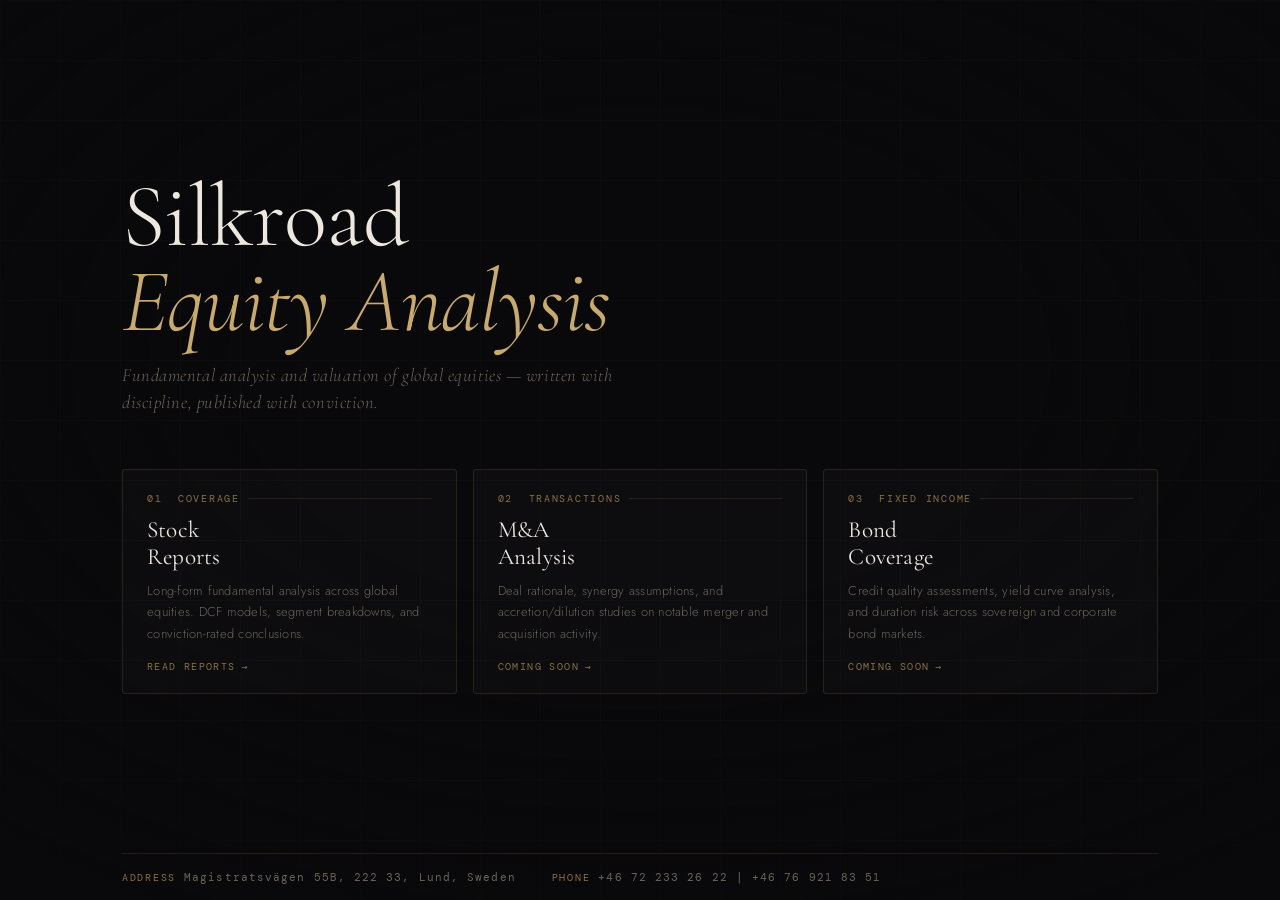
==== commit 28003c1c: "Update phone contact information in footer" ====
--- a/index.html
+++ b/index.html
@@ -265,7 +265,7 @@
     <footer class="bottombar">
         <div class="contact-info">
             <span><span class="contact-label">Address</span> Magistratsvägen 55B, 222 33, Lund, Sweden</span>
-            <span><span class="contact-label">Phone</span> +46 72 233 26 22</span>
+            <span><span class="contact-label">Phone</span> +46 72 233 26 22 | +46 76 921 83 51 </span>
         </div>
     </footer>
 
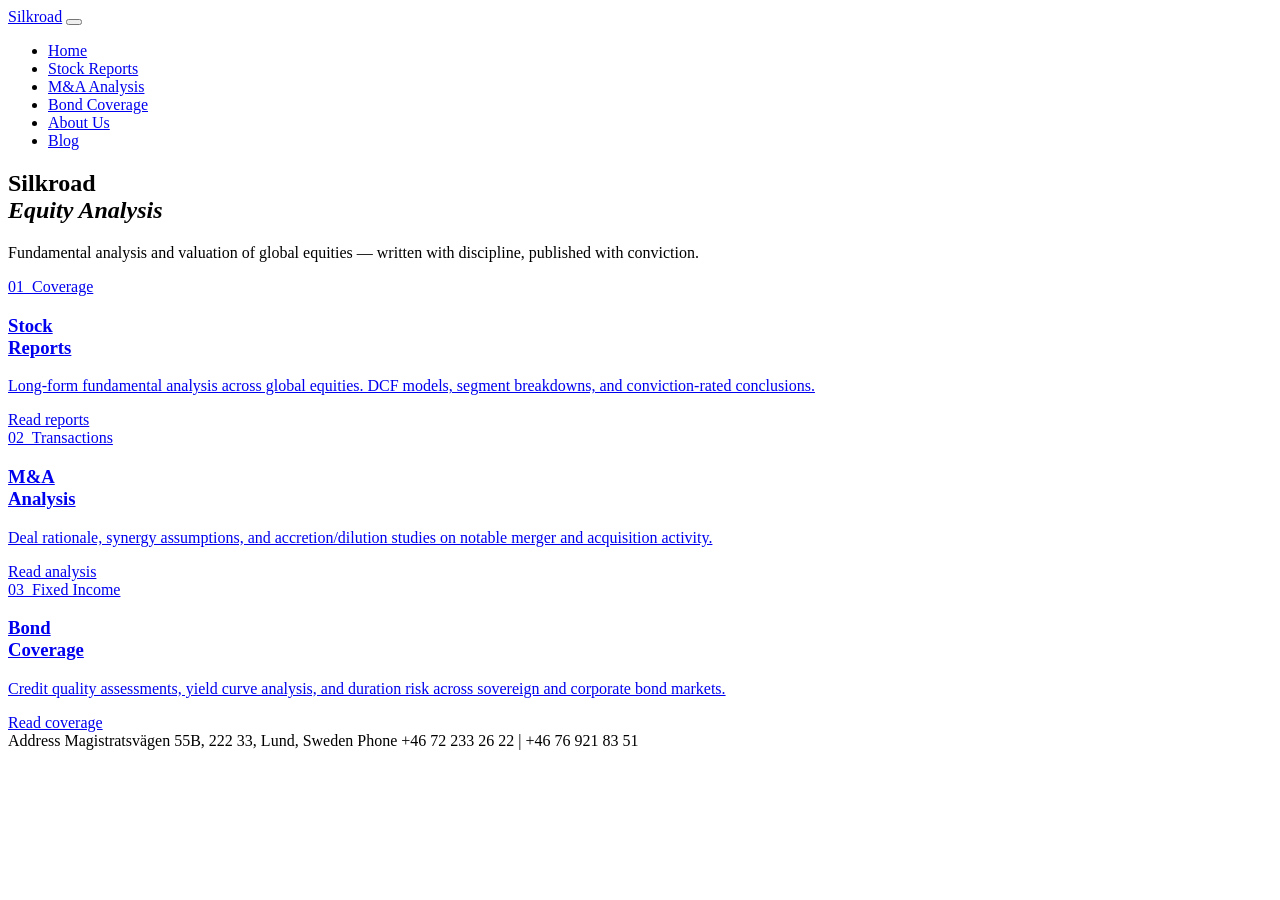
==== commit 1ffd5dd5: "Refactor HTML structure and update links" ====
--- a/index.html
+++ b/index.html
@@ -6,272 +6,65 @@
     <title>Silkroad Equity Analysis</title>
     <link rel="preconnect" href="https://fonts.googleapis.com">
     <link href="https://fonts.googleapis.com/css2?family=Cormorant+Garamond:ital,wght@0,300;0,400;0,600;1,300;1,400&family=DM+Mono:wght@300;400&family=Jost:wght@300;400;500&display=swap" rel="stylesheet">
-
-    <style>
-        :root {
-            --bg:       #09090b;
-            --bg2:      #111113;
-            --gold:     #c8a96e;
-            --gold-dim: #8a7148;
-            --ivory:    #ede8df;
-            --muted:    #6b6459;
-            --border:   rgba(200, 169, 110, 0.14);
-            --border-b: rgba(200, 169, 110, 0.28);
-        }
-
-        *, *::before, *::after { box-sizing: border-box; margin: 0; padding: 0; }
-
-        html, body {
-            height: 100%;
-            background: var(--bg);
-            color: var(--ivory);
-            font-family: 'Jost', sans-serif;
-            overflow: hidden;
-        }
-
-        /* ── SUBTLE GRID TEXTURE ── */
-        body::before {
-            content: '';
-            position: fixed; inset: 0; z-index: 0;
-            background-image:
-                linear-gradient(rgba(200,169,110,0.025) 1px, transparent 1px),
-                linear-gradient(90deg, rgba(200,169,110,0.025) 1px, transparent 1px);
-            background-size: 60px 60px;
-            pointer-events: none;
-        }
-
-        /* ── RADIAL VIGNETTE ── */
-        body::after {
-            content: '';
-            position: fixed; inset: 0; z-index: 0;
-            background: radial-gradient(ellipse 80% 70% at 50% 40%, transparent 40%, rgba(9,9,11,0.85) 100%);
-            pointer-events: none;
-        }
-
-        .shell {
-            position: relative; z-index: 10;
-            height: 100vh;
-            display: flex;
-            flex-direction: column;
-            justify-content: space-between;
-            max-width: 1100px;
-            margin: 0 auto;
-            padding: 0 32px;
-        }
-        .main-content {
-            flex: 1;
-            display: flex;
-            flex-direction: column;
-            justify-content: center;
-            gap: 32px;
-        }
-
-
-
-        /* ── HERO ── */
-        .hero {
-            display: flex;
-            flex-direction: column;
-            justify-content: center;
-            align-items: flex-start;
-            padding: 28px 0 20px;
-        }
-
-        .wordmark {
-            font-family: 'Cormorant Garamond', serif;
-            font-weight: 300;
-            font-size: clamp(3.2rem, 7vw, 5.8rem);
-            line-height: 0.94;
-            letter-spacing: -0.01em;
-            color: var(--ivory);
-            margin-bottom: 18px;
-        }
-        .wordmark em {
-            font-style: italic;
-            color: var(--gold);
-        }
-        .tagline {
-            font-family: 'Cormorant Garamond', serif;
-            font-style: italic;
-            font-weight: 300;
-            font-size: 1.15rem;
-            color: var(--muted);
-            letter-spacing: 0.03em;
-            max-width: 520px;
-            line-height: 1.5;
-        }
-
-        /* ── RESEARCH CARDS ── */
-        .cards-section {
-            display: grid;
-            grid-template-columns: 1fr 1fr 1fr;
-            gap: 16px;
-            align-items: stretch;
-            padding: 0 0 12px;
-        }
-
-        .card {
-            border: 1px solid var(--border);
-            border-radius: 3px;
-            padding: 22px 24px 20px;
-            background: rgba(255,255,255,0.018);
-            position: relative;
-            overflow: hidden;
-            transition: border-color 0.35s, background 0.35s;
-            cursor: default;
-            display: flex;
-            flex-direction: column;
-        }
-        .card p { flex: 1; }
-        .card::before {
-            content: '';
-            position: absolute; top: 0; left: 0;
-            width: 100%; height: 2px;
-            background: linear-gradient(90deg, var(--gold) 0%, transparent 100%);
-            opacity: 0;
-            transition: opacity 0.35s;
-        }
-        .card:hover { border-color: var(--border-b); background: rgba(200,169,110,0.04); }
-        .card:hover::before { opacity: 1; }
-
-        .card-num {
-            font-family: 'DM Mono', monospace;
-            font-size: 0.6rem;
-            letter-spacing: 0.18em;
-            color: var(--gold-dim);
-            text-transform: uppercase;
-            margin-bottom: 12px;
-            display: flex;
-            align-items: center;
-            gap: 8px;
-        }
-        .card-num::after {
-            content: '';
-            flex: 1;
-            height: 1px;
-            background: var(--border);
-        }
-        .card h3 {
-            font-family: 'Cormorant Garamond', serif;
-            font-weight: 400;
-            font-size: 1.45rem;
-            letter-spacing: 0.01em;
-            color: var(--ivory);
-            margin-bottom: 10px;
-            line-height: 1.15;
-        }
-        .card p {
-            font-size: 0.8rem;
-            font-weight: 300;
-            color: var(--muted);
-            line-height: 1.65;
-            letter-spacing: 0.02em;
-        }
-        .card-footer {
-            margin-top: 16px;
-            font-family: 'DM Mono', monospace;
-            font-size: 0.62rem;
-            letter-spacing: 0.14em;
-            text-transform: uppercase;
-            color: var(--gold-dim);
-            display: flex;
-            align-items: center;
-            gap: 6px;
-            transition: color 0.3s;
-        }
-        .card:hover .card-footer { color: var(--gold); }
-        .card-footer::after { content: '→'; }
-
-
-
-        /* ── BOTTOM BAR ── */
-        .bottombar {
-            border-top: 1px solid var(--border);
-            padding: 16px 0;
-            display: flex;
-            align-items: center;
-            justify-content: space-between;
-            gap: 20px;
-        }
-        .contact-info {
-            font-family: 'DM Mono', monospace;
-            font-size: 0.68rem;
-            letter-spacing: 0.1em;
-            color: var(--muted);
-            display: flex;
-            gap: 36px;
-        }
-        .contact-info span { display: flex; align-items: center; gap: 8px; }
-        .contact-label {
-            color: var(--gold-dim);
-            text-transform: uppercase;
-            font-size: 0.6rem;
-            letter-spacing: 0.18em;
-        }
-
-        /* ── ENTRANCE ANIMATIONS ── */
-        .hero { animation: fadeUp 0.7s 0.15s ease both; }
-        .cards-section { animation: fadeUp 0.7s 0.3s ease both; }
-        .bottombar { animation: fadeUp 0.7s 0.42s ease both; }
-        @keyframes fadeUp {
-            from { opacity: 0; transform: translateY(14px); }
-            to   { opacity: 1; transform: translateY(0); }
-        }
-
-        /* ── RESPONSIVE ── */
-        @media (max-width: 760px) {
-            html, body { overflow-y: auto; }
-            .shell { height: auto; padding: 0 18px; }
-            .main-content { padding: 40px 0 24px; }
-            .cards-section { grid-template-columns: 1fr; }
-            .wordmark { font-size: 3rem; }
-            .contact-info { flex-direction: column; gap: 10px; }
-        }
-    </style>
+    <link rel="stylesheet" href="style.css">
 </head>
 <body>
+
+<header class="topbar">
+    <a href="index.html" class="logo">Silkroad</a>
+    <button class="burger-btn" id="burger-btn" aria-label="Toggle Menu">
+        <span></span><span></span><span></span>
+    </button>
+</header>
+
+<nav class="nav-overlay" id="nav-overlay">
+    <ul class="nav-links">
+        <li><a href="index.html">Home</a></li>
+        <li><a href="stock-report.html">Stock Reports</a></li>
+        <li><a href="ma-analysis.html">M&A Analysis</a></li>
+        <li><a href="bond-coverage.html">Bond Coverage</a></li>
+        <li><a href="about-us.html">About Us</a></li>
+        <li><a href="blog.html">Blog</a></li>
+    </ul>
+</nav>
+
 <div class="shell">
-
     <div class="main-content">
         <section class="hero">
             <h1 class="wordmark">Silkroad<br><em>Equity Analysis</em></h1>
             <p class="tagline">Fundamental analysis and valuation of global equities — written with discipline, published with conviction.</p>
         </section>
 
-        <!-- RESEARCH CARDS -->
         <div class="cards-section">
-            <a href="stocks/nichirei.html" class="card" style="text-decoration:none">
+            <a href="stock-report.html" class="card">
                 <div class="card-num">01 &nbsp;Coverage</div>
                 <h3>Stock<br>Reports</h3>
                 <p>Long-form fundamental analysis across global equities. DCF models, segment breakdowns, and conviction-rated conclusions.</p>
                 <div class="card-footer">Read reports</div>
             </a>
-            <a href="#" class="card" style="text-decoration:none">
+            <a href="ma-analysis.html" class="card">
                 <div class="card-num">02 &nbsp;Transactions</div>
                 <h3>M&amp;A<br>Analysis</h3>
                 <p>Deal rationale, synergy assumptions, and accretion/dilution studies on notable merger and acquisition activity.</p>
-                <div class="card-footer">Coming soon</div>
+                <div class="card-footer">Read analysis</div>
             </a>
-            <a href="#" class="card" style="text-decoration:none">
+            <a href="bond-coverage.html" class="card">
                 <div class="card-num">03 &nbsp;Fixed Income</div>
                 <h3>Bond<br>Coverage</h3>
                 <p>Credit quality assessments, yield curve analysis, and duration risk across sovereign and corporate bond markets.</p>
-                <div class="card-footer">Coming soon</div>
+                <div class="card-footer">Read coverage</div>
             </a>
         </div>
     </div>
 
-    <!-- BOTTOM BAR -->
     <footer class="bottombar">
         <div class="contact-info">
             <span><span class="contact-label">Address</span> Magistratsvägen 55B, 222 33, Lund, Sweden</span>
             <span><span class="contact-label">Phone</span> +46 72 233 26 22 | +46 76 921 83 51 </span>
         </div>
     </footer>
-
 </div>
 
-<script>
-</script>
+<script src="menu.js"></script>
 </body>
 </html>
